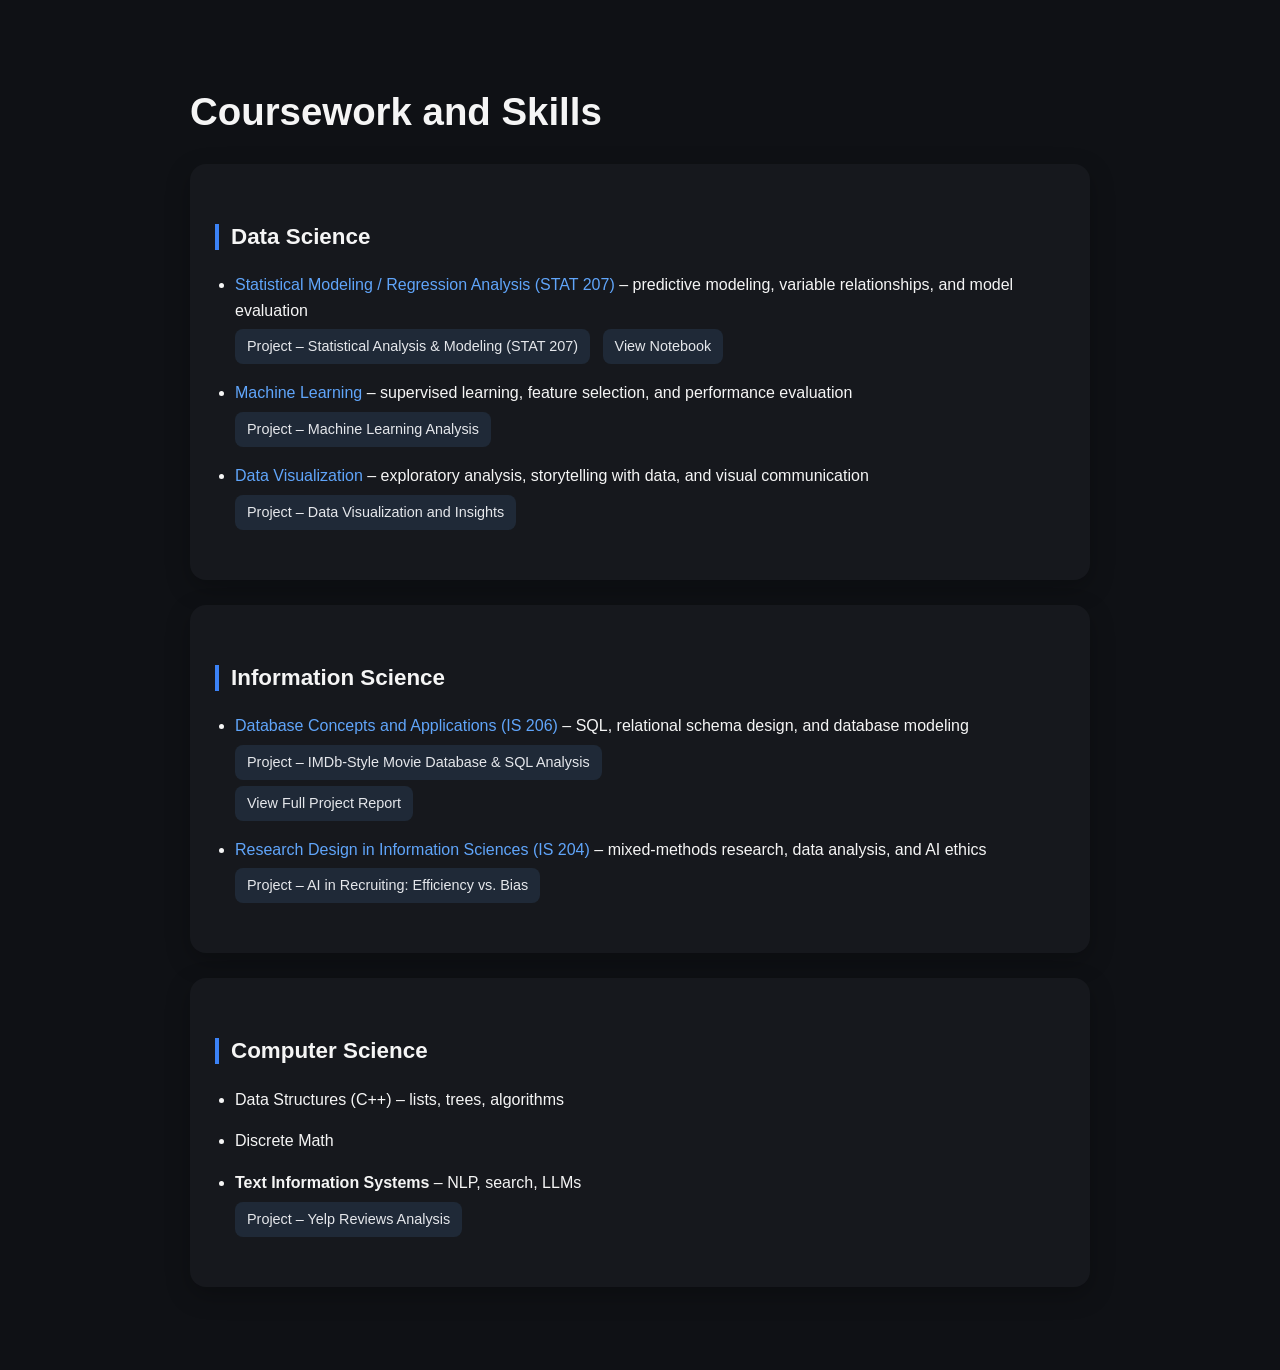
==== about.html @ 9fe027a4 "Create about.html" ====
<!DOCTYPE html>
<html lang="en">
<head>
  <meta charset="UTF-8" />
  <meta name="viewport" content="width=device-width, initial-scale=1.0"/>
  <title>About | Tia Sindhu</title>

  <style>
    body {
      font-family: Arial, sans-serif;
      background-color: #0f1115;
      color: #f5f5f5;
    }

    .container {
      width: 90%;
      max-width: 900px;
      margin: 0 auto;
      padding: 50px 0;
    }

    h2 {
      font-size: 2.4rem;
      margin-bottom: 30px;
    }

    h3 {
      margin-top: 35px;
      font-size: 1.4rem;
      border-left: 4px solid #3b82f6;
      padding-left: 12px;
    }

    ul {
      margin-top: 15px;
      margin-bottom: 25px;
      padding-left: 20px;
    }

    li {
      margin-bottom: 16px;
      line-height: 1.6;
    }

    .course-link {
      color: #60a5fa;
      text-decoration: none;
      font-weight: 500;
    }

    .course-link:hover {
      color: #93c5fd;
      text-decoration: underline;
    }

    .project-link {
      display: inline-block;
      margin-top: 6px;
      margin-right: 8px;
      background: #1f2937;
      padding: 6px 12px;
      border-radius: 8px;
      color: #e5e7eb;
      text-decoration: none;
      font-size: 0.9rem;
      transition: all 0.2s ease;
    }

    .project-link:hover {
      background: #3b82f6;
      color: white;
    }

    .section-card {
      background: #16181d;
      padding: 25px;
      border-radius: 16px;
      margin-bottom: 25px;
      box-shadow: 0 8px 25px rgba(0,0,0,0.25);
    }
  </style>
</head>

<body>
  <div class="container">

    <h2>Coursework and Skills</h2>

    <!-- Data Science -->
    <div class="section-card">
      <h3>Data Science</h3>
      <ul>
        <li>
            <a href="#" class="course-link">
              Statistical Modeling / Regression Analysis (STAT 207)
            </a> – predictive modeling, variable relationships, and model evaluation
            <br />
            <a href="project-stat207.html" class="project-link">
              Project – Statistical Analysis & Modeling (STAT 207)
            </a>
            <a href="https://nbviewer.org/github/tia-sindhu/tia-sindhu.github.io/blob/main/FinalProjectStat207.ipynb" target="_blank" class="project-link">
                View Notebook
              </a>
          </li>

        <li>
          <a href="#" class="course-link">
            Machine Learning
          </a> – supervised learning, feature selection, and performance evaluation
          <br />
          <a href="index.html#project3" class="project-link">
            Project – Machine Learning Analysis
          </a>
        </li>

        <li>
          <a href="#" class="course-link">
            Data Visualization
          </a> – exploratory analysis, storytelling with data, and visual communication
          <br />
          <a href="index.html#project4" class="project-link">
            Project – Data Visualization and Insights
          </a>
        </li>
      </ul>
    </div>

    <!-- Information Science -->
    <div class="section-card">
      <h3>Information Science</h3>
      <ul>
        <li>
          <a href="https://ischool.illinois.edu/academics/courses/is206" target="_blank" class="course-link">
            Database Concepts and Applications (IS 206)
          </a> – SQL, relational schema design, and database modeling
          <br />
          <a href="index.html#project1" class="project-link">
            Project – IMDb-Style Movie Database & SQL Analysis
          </a>
          <br />
          <a href="206-Report.pdf" target="_blank" class="project-link">
            View Full Project Report
          </a>
        </li>

        <li>
          <a href="https://ischool.illinois.edu/academics/courses/is204" target="_blank" class="course-link">
            Research Design in Information Sciences (IS 204)
          </a> – mixed-methods research, data analysis, and AI ethics
          <br />
          <a href="ai-recruiting-research.pdf" target="_blank" class="project-link">
            Project – AI in Recruiting: Efficiency vs. Bias
          </a>
        </li>
      </ul>
    </div>

    <!-- Computer Science -->
    <div class="section-card">
      <h3>Computer Science</h3>
      <ul>
        <li>Data Structures (C++) – lists, trees, algorithms</li>
        <li>Discrete Math</li>
        <li>
          <strong>Text Information Systems</strong> – NLP, search, LLMs  
          <br />
          <a href="index.html#project4" class="project-link">
            Project – Yelp Reviews Analysis
          </a>
        </li>
      </ul>
    </div>

  </div>
</body>
</html>
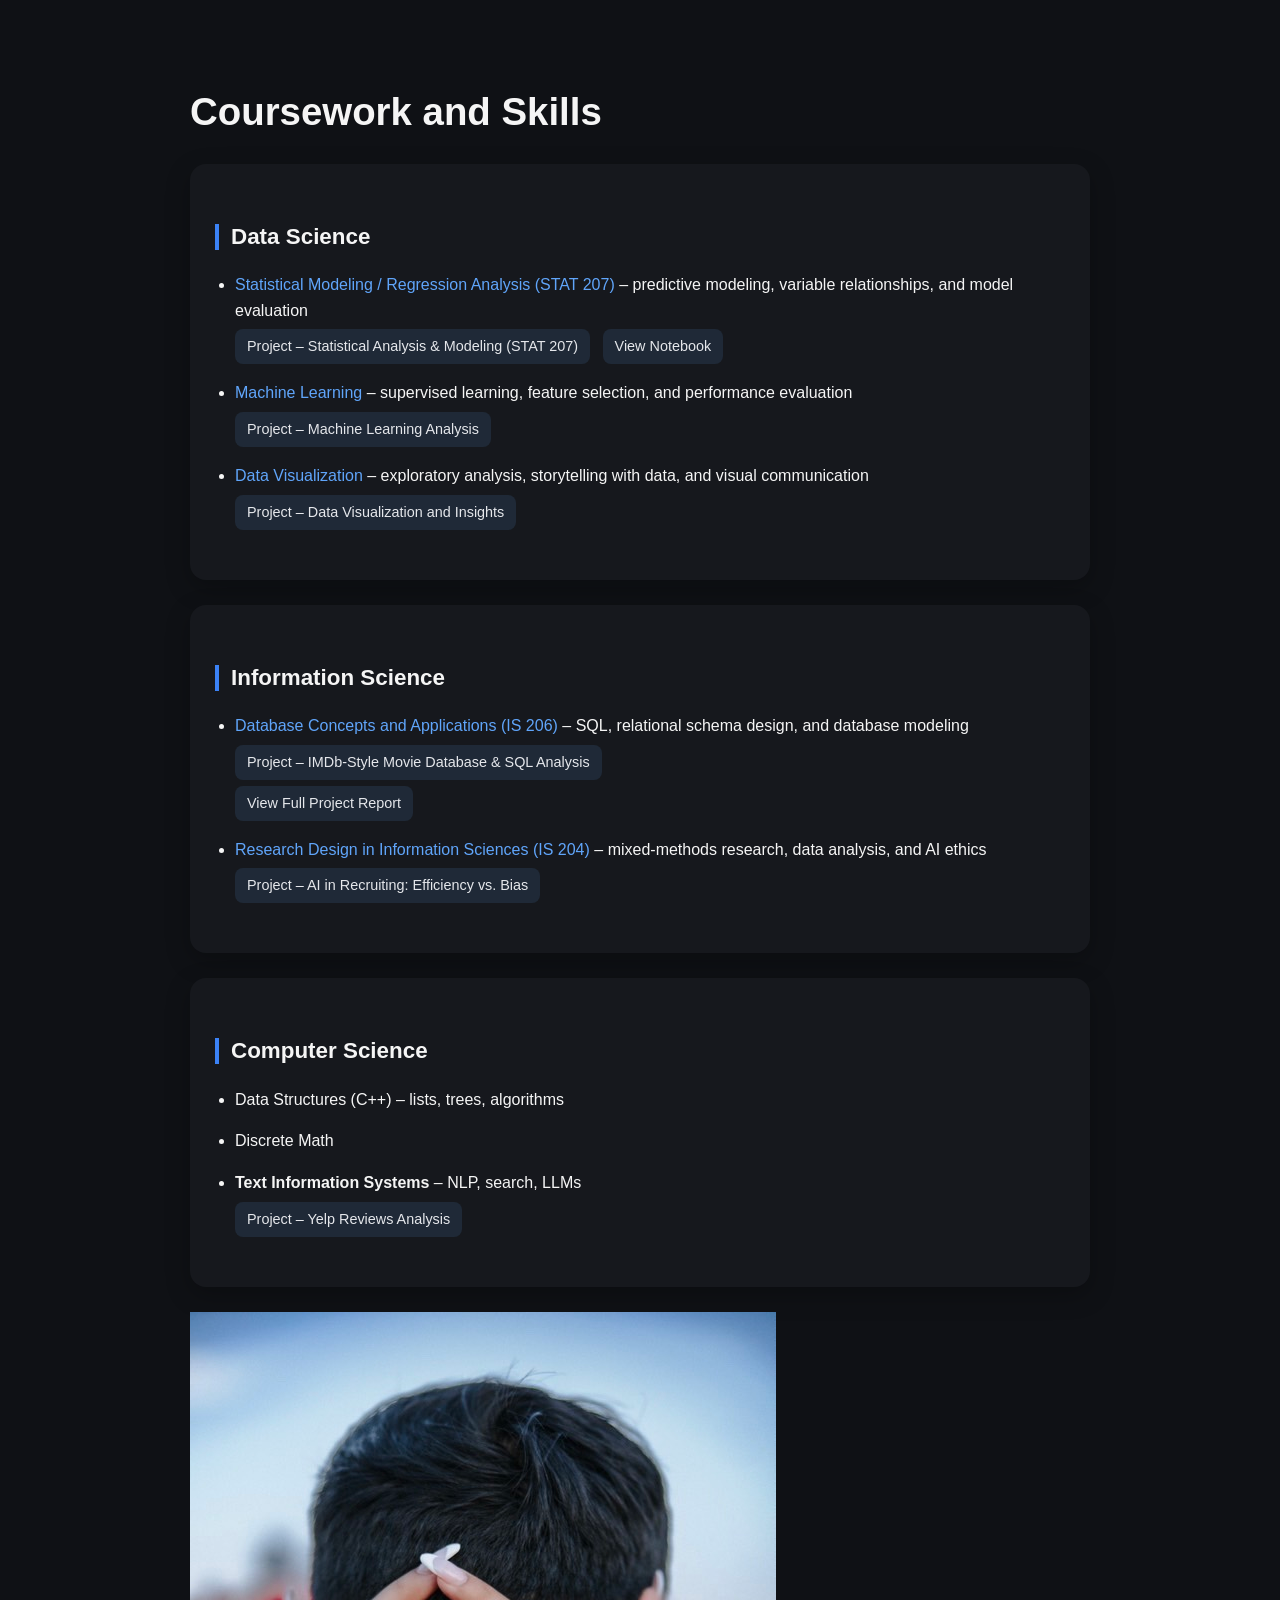
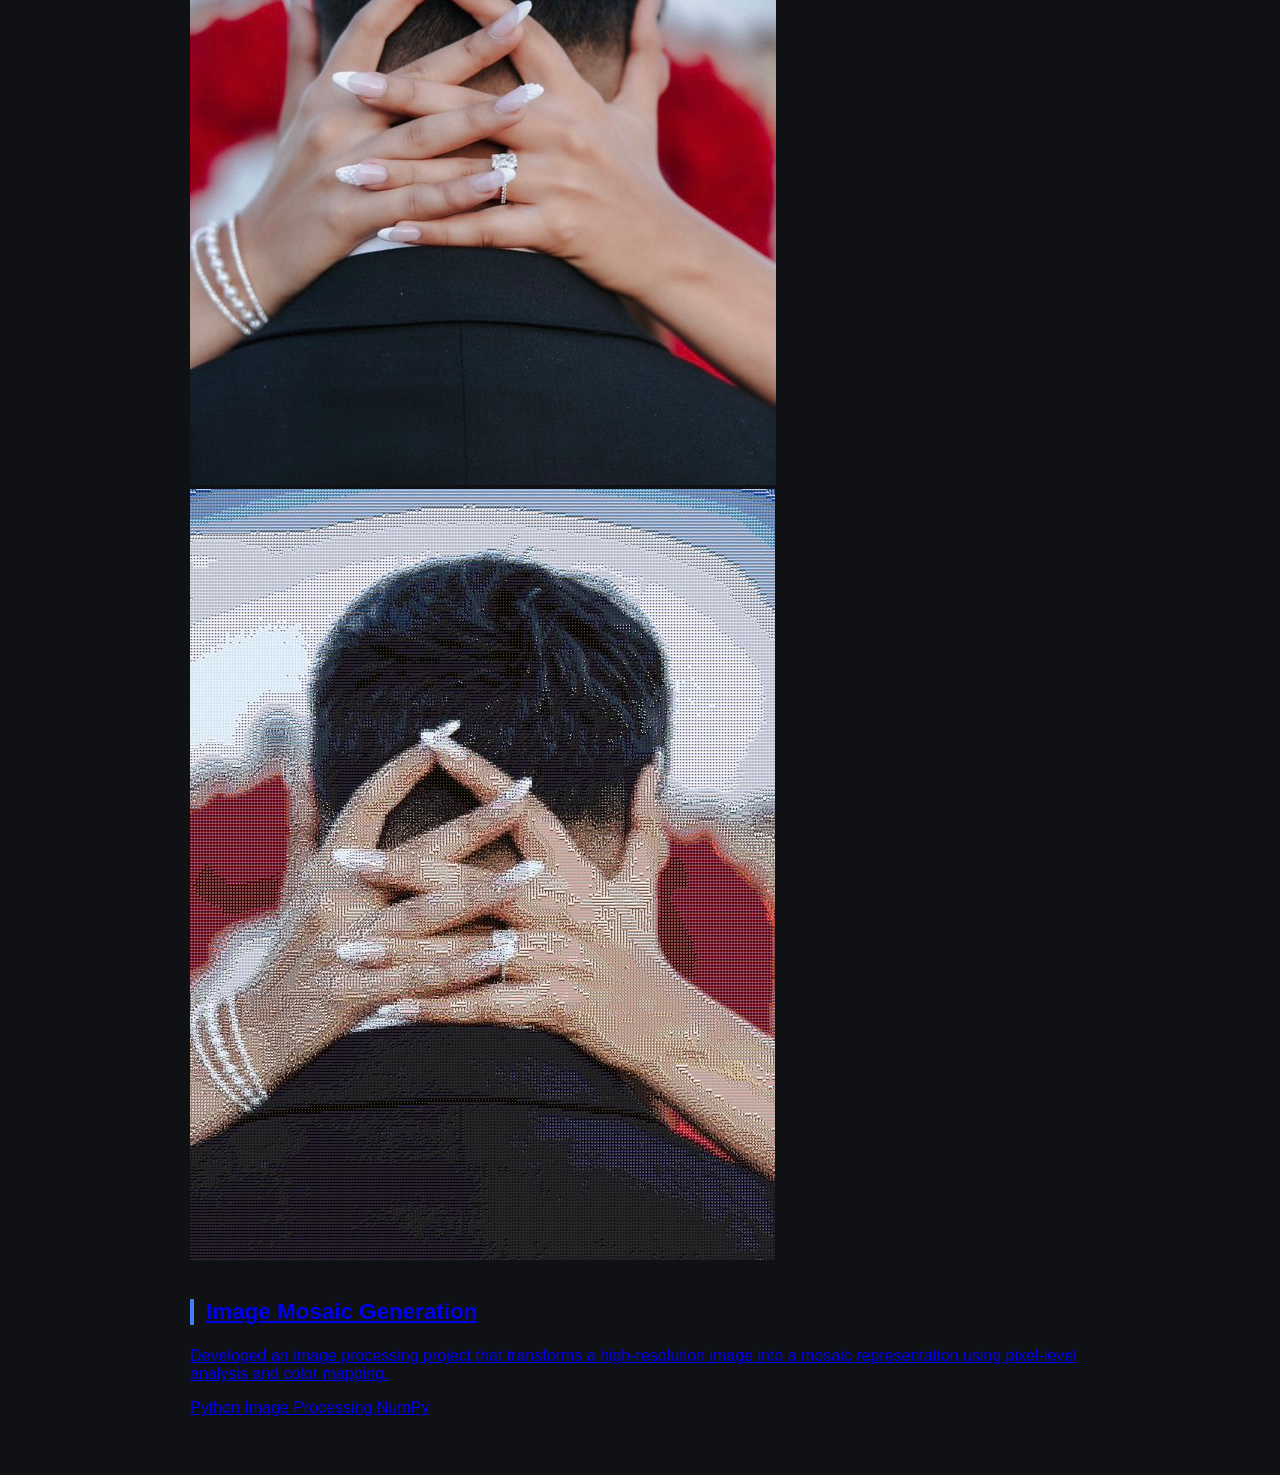
==== commit c3b017d8: "Update about.html" ====
--- a/about.html
+++ b/about.html
@@ -171,6 +171,30 @@
       </ul>
     </div>
 
+    <a class="card-link" href="#">
+  <div class="card">
+    
+    <div class="image-row">
+      <img src="base.jpg" alt="Original Image">
+      <img src="mosaic-web.jpg" alt="Mosaic Image">
+    </div>
+
+    <div class="card-content">
+      <h3>Image Mosaic Generation</h3>
+      <p>
+        Developed an image processing project that transforms a high-resolution image
+        into a mosaic representation using pixel-level analysis and color mapping.
+      </p>
+      <div class="tags">
+        <span class="tag">Python</span>
+        <span class="tag">Image Processing</span>
+        <span class="tag">NumPy</span>
+      </div>
+    </div>
+
+  </div>
+</a>
+
   </div>
 </body>
 </html>
